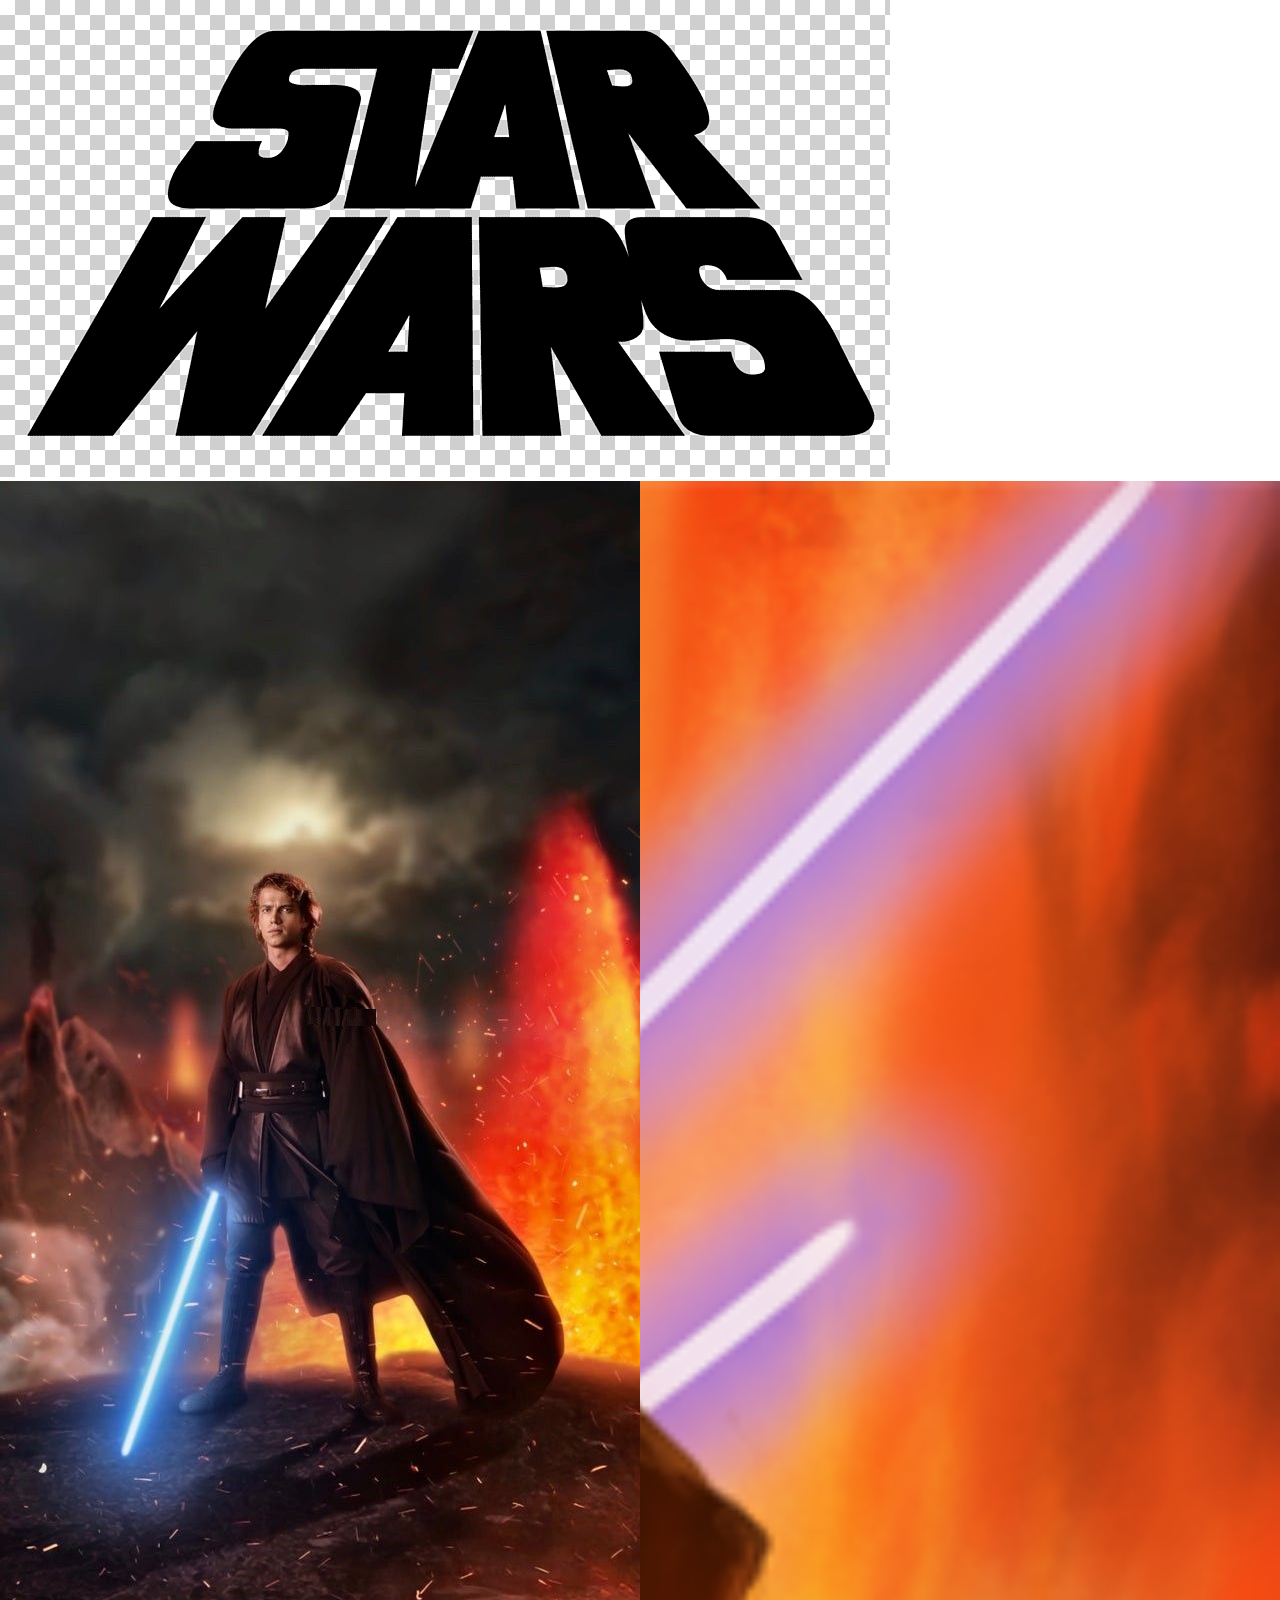
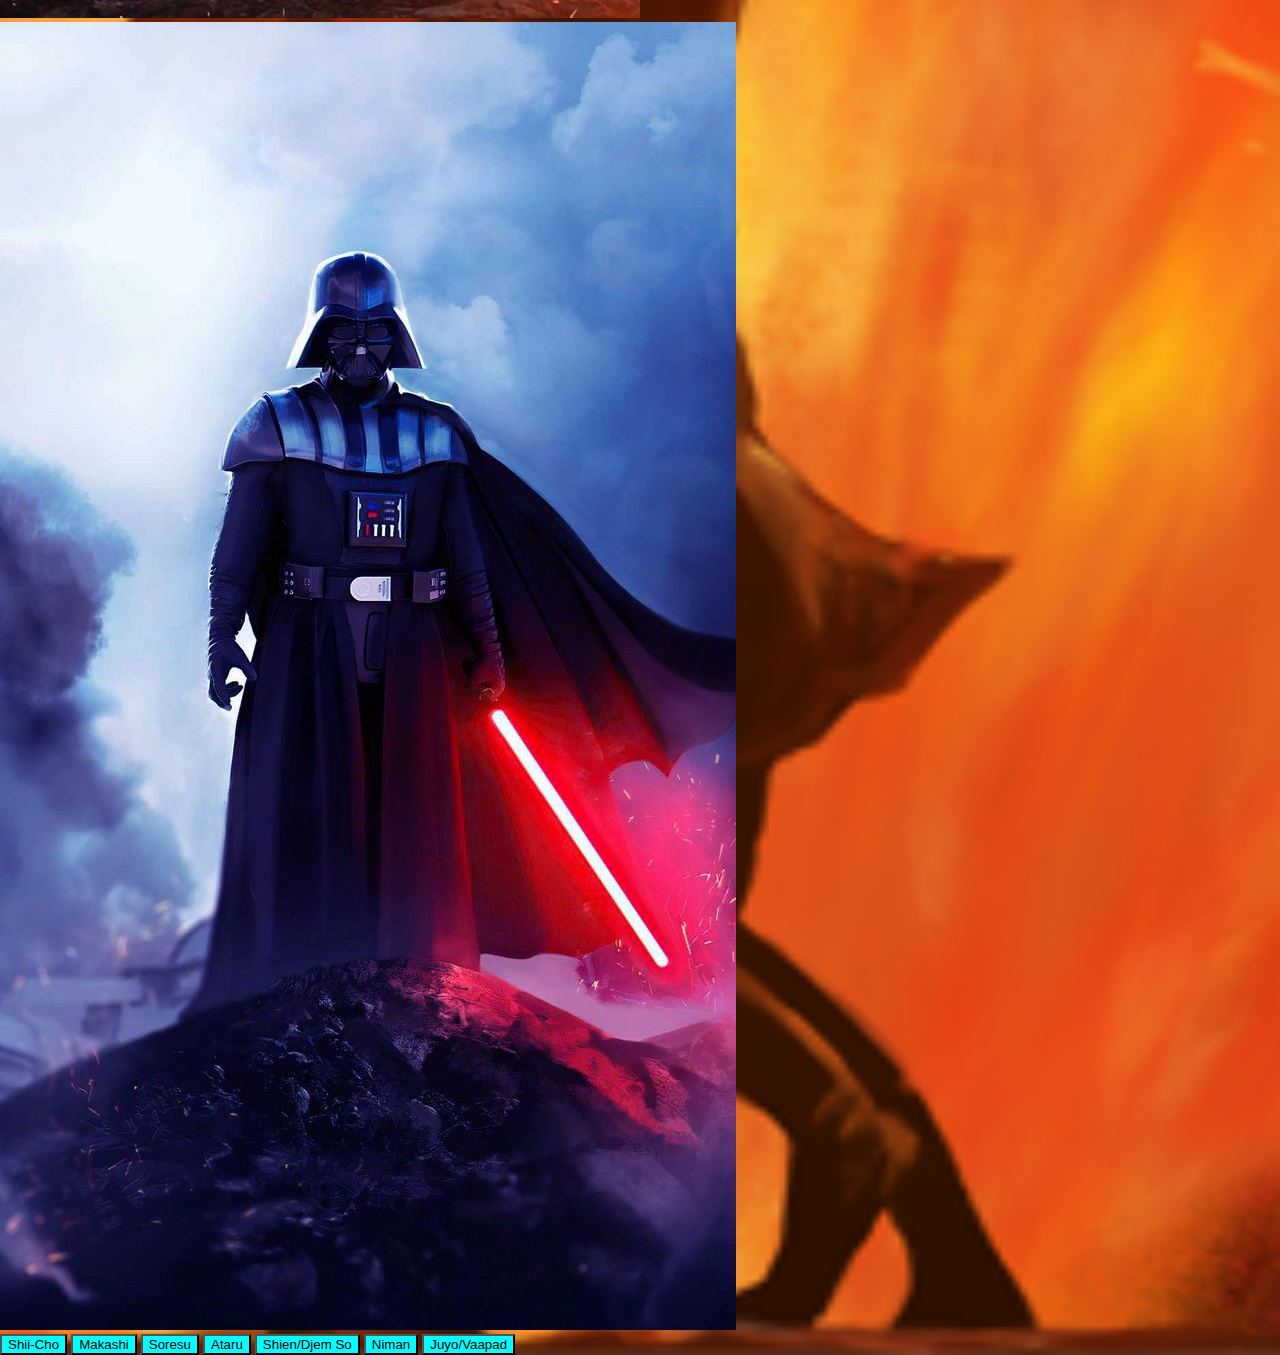
==== javascript/practica1/index.html @ fe1d0993 "Inicio de CSS del miniproyecto." ====
<!DOCTYPE html>
<html lang="es">
<head>
    <meta charset="UTF-8">
    <meta name="viewport" content="width=device-width, initial-scale=1.0">
    <title>Piedra, papel, tijeras... ¿sable de luz?</title>
    <link rel="stylesheet" href="practica1.css">
</head>
<body>

    <div id="pantallaInicial">
        <img src="../img/logosw.png">
        
    </div>
    <div id="pantallaJugador">
        <div id="campoJuego">
            <div id="manoJugador">
                <img src="../img/anakin.jpg">
            </div>
            <div id="manoAdversario">
                <img src="../img/vader.jpg">
            </div>
        </div>
        <div id="jugadas">
            <button id="I">Shii-Cho</button>
            <button id="II">Makashi</button>
            <button id="III">Soresu</button>
            <button id="IV">Ataru</button>
            <button id="V">Shien/Djem So</button>
            <button id="VI">Niman</button>
            <button id="VII">Juyo/Vaapad</button>
        </div>
    </div>
    <audio id="duel-of-fates-audio" src="../audio/dueloffates.mp3"></audio>
    <script src="practica1.js"></script>
</body>
</html>
---- javascript/practica1/practica1.css ----
body {
    margin: 0;
    padding: 0;
}

#pantallasInicio {
    background-image: url('../img/velocidadluz.jpg');
}

#pantallaJugador {
    /* Centramos el contenedor */
    margin: 0 auto;
    background-image: url('../img/mustafarduel.png');
    background-size: cover;  /* Ajusta el tamaño de la imagen para cubrir todo el fondo */
    background-position: center;  /* Centra la imagen en el fondo */
    background-repeat: no-repeat; /* Que la imagen no se repita */
    /* display: none; */
}

#jugadas {
    margin: 0 auto;
    /* border: ; */
}

button {
    background-color: aqua;
    
}

#boton-importante {
    padding: 10px 20px;
    background-color: #f4f135;
    color: white;
    border: none;
    border-radius: 5px;
    cursor: pointer;
}

#boton-importante:hover {
    background-color: #c2c037;
}

#boton-importante:active {
    background-color: #96941a;
}
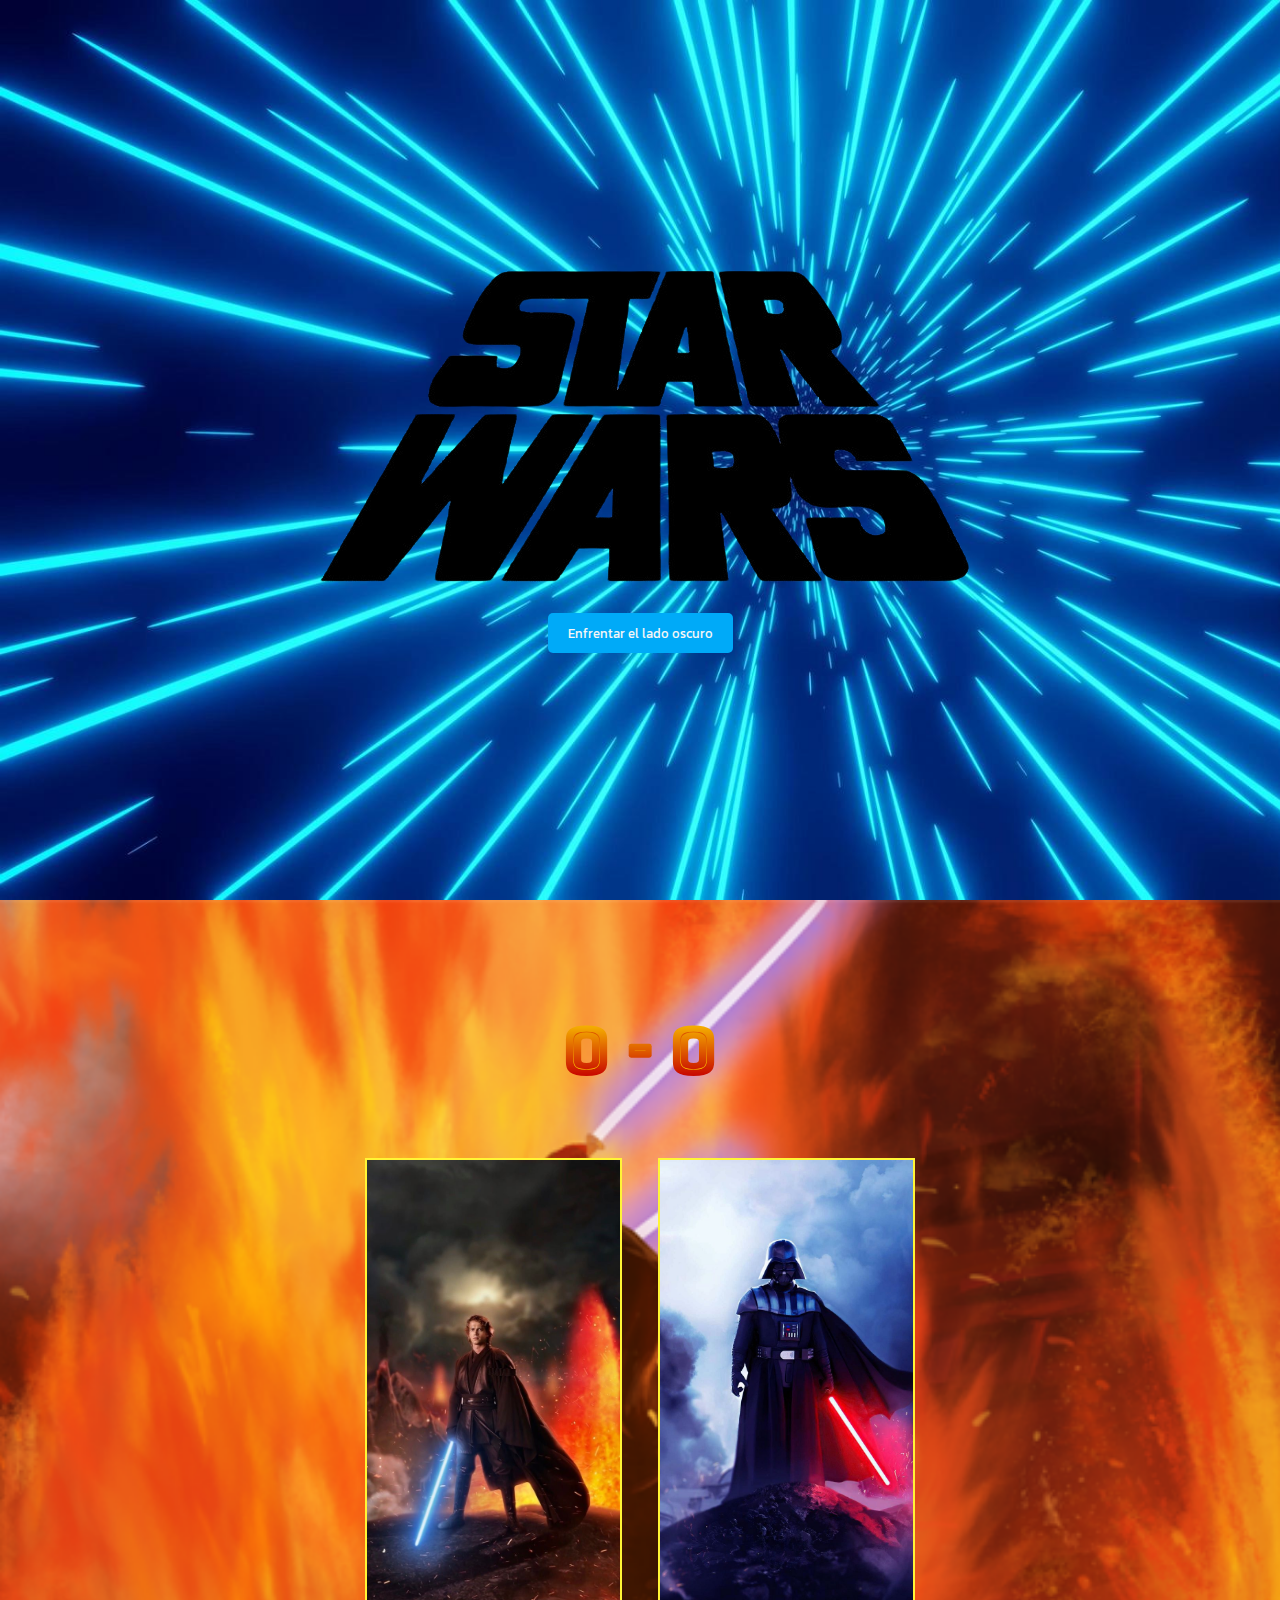
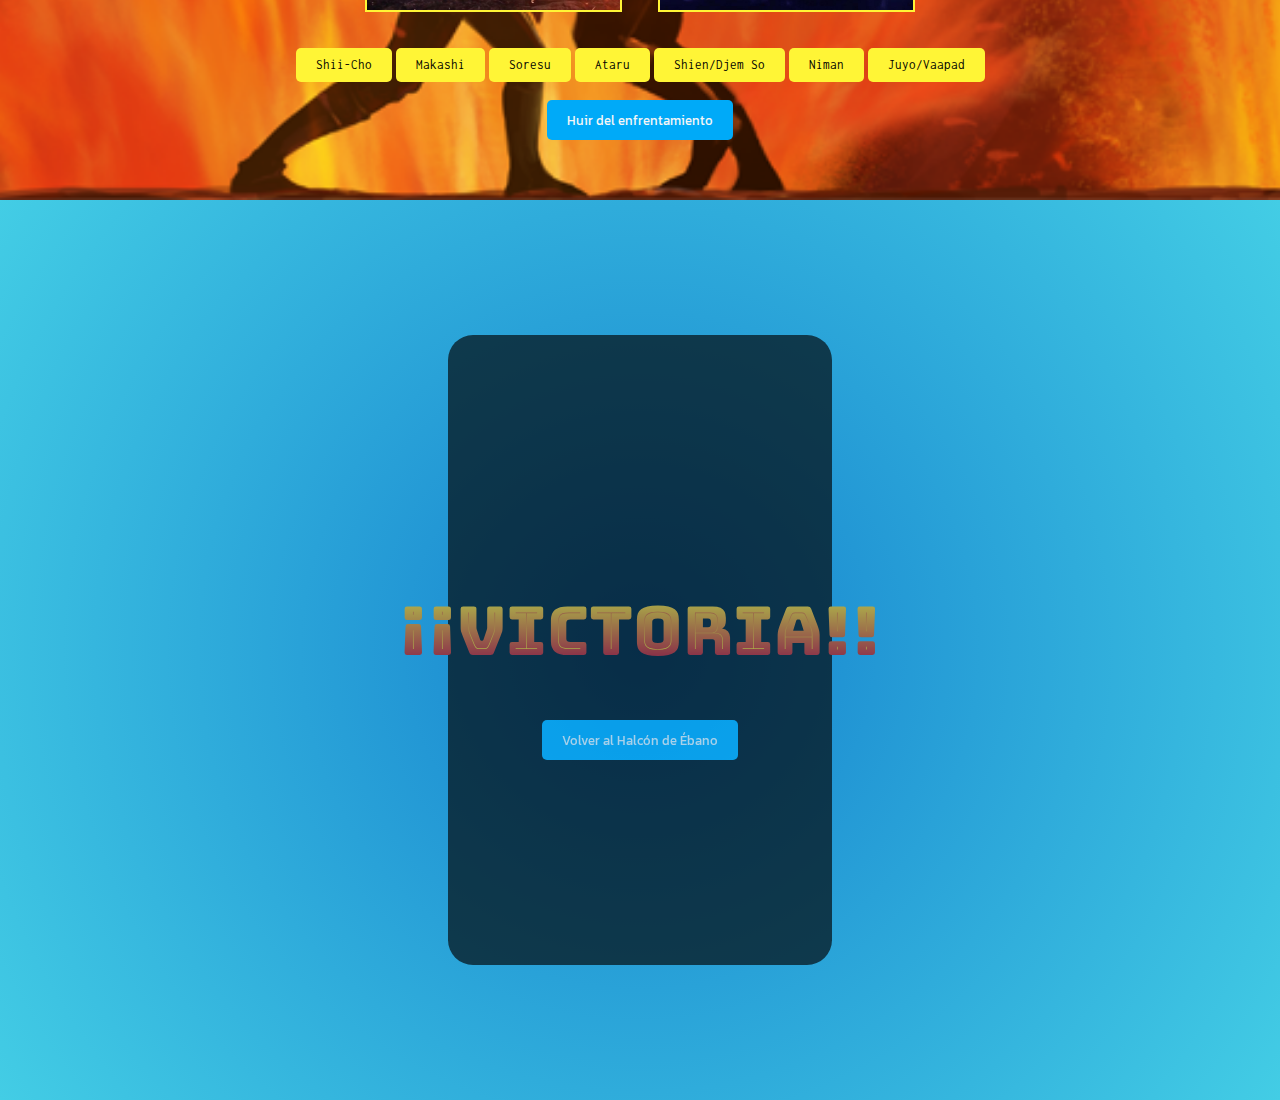
==== commit 1235e2ee: "Diseño del juego de practica" ====
--- a/javascript/practica1/index.html
+++ b/javascript/practica1/index.html
@@ -1,37 +1,44 @@
 <!DOCTYPE html>
 <html lang="es">
-<head>
-    <meta charset="UTF-8">
-    <meta name="viewport" content="width=device-width, initial-scale=1.0">
-    <title>Piedra, papel, tijeras... ¿sable de luz?</title>
-    <link rel="stylesheet" href="practica1.css">
-</head>
-<body>
-
-    <div id="pantallaInicial">
-        <img src="../img/logosw.png">
-        
-    </div>
-    <div id="pantallaJugador">
-        <div id="campoJuego">
-            <div id="manoJugador">
-                <img src="../img/anakin.jpg">
+    <head>
+        <meta charset="UTF-8">
+        <meta name="viewport" content="width=device-width, initial-scale=1.0">
+        <title>Piedra, papel, tijeras... ¿sable de luz?</title>
+        <link rel="stylesheet" href="practica1.css">
+    </head>
+    <body>
+        <div id="pantallaInicial">
+            <img src="../img/logosw.png">
+            <button class="boton-importante">Enfrentar el lado oscuro</button>
+        </div>
+        <div id="pantallaJugador">
+            <h1>0 - 0</h1>
+            <div id="campoJuego">
+                <img src="../img/anakin.jpg" id="manoJugador">
+                <img src="../img/vader.jpg" id="manoAdversario">
             </div>
-            <div id="manoAdversario">
-                <img src="../img/vader.jpg">
+            <div id="jugadas">
+                <div>
+                    <button id="I">Shii-Cho</button>
+                    <button id="II">Makashi</button>
+                    <button id="III">Soresu</button>
+                    <button id="IV">Ataru</button>
+                    <button id="V">Shien/Djem So</button>
+                    <button id="VI">Niman</button>
+                    <button id="VII">Juyo/Vaapad</button>
+                </div>
+            </div>
+            <div>
+                <button class="boton-importante" id="terminar">Huir del enfrentamiento</button>
             </div>
         </div>
-        <div id="jugadas">
-            <button id="I">Shii-Cho</button>
-            <button id="II">Makashi</button>
-            <button id="III">Soresu</button>
-            <button id="IV">Ataru</button>
-            <button id="V">Shien/Djem So</button>
-            <button id="VI">Niman</button>
-            <button id="VII">Juyo/Vaapad</button>
+        <div id="pantallaFinal">
+            <div id="resultado">
+                <h1>¡¡VICTORIA!!</h1>
+                <button class="boton-importante" id="volver-inicio">Volver al Halcón de Ébano</button>
+            </div>
         </div>
-    </div>
-    <audio id="duel-of-fates-audio" src="../audio/dueloffates.mp3"></audio>
-    <script src="practica1.js"></script>
-</body>
+        <audio id="duel-of-fates-audio" src="../audio/dueloffates.mp3"></audio>
+        <script src="practica1.js"></script>
+    </body>
 </html>--- a/javascript/practica1/practica1.css
+++ b/javascript/practica1/practica1.css
@@ -1,45 +1,123 @@
-body {
+/* font-family: 'Kanit', sans-serif; */
+@import url('https://fonts.googleapis.com/css2?family=Kanit:wght@200&display=swap');
+
+/* font-family: 'Inconsolata', monospace; */
+@import url('https://fonts.googleapis.com/css2?family=Inconsolata&display=swap');
+
+/* font-family: 'Bungee Spice', sans-serif; */
+@import url('https://fonts.googleapis.com/css2?family=Bungee+Spice&display=swap');
+
+body, html {
     margin: 0;
     padding: 0;
+    height: 100%;
 }
 
-#pantallasInicio {
+img {
+    user-select: none;
+}
+
+#pantallaInicial {
     background-image: url('../img/velocidadluz.jpg');
+    background-size: cover;
+    align-items: center;
+    justify-content: center;
+    height: 100%;
+    width: 100%;
+    display: flex;
+    flex-direction: column;
 }
 
 #pantallaJugador {
-    /* Centramos el contenedor */
-    margin: 0 auto;
     background-image: url('../img/mustafarduel.png');
-    background-size: cover;  /* Ajusta el tamaño de la imagen para cubrir todo el fondo */
-    background-position: center;  /* Centra la imagen en el fondo */
-    background-repeat: no-repeat; /* Que la imagen no se repita */
-    /* display: none; */
+    background-size: cover;
+    background-position: center;
+    height: 100%;
+    width: 100%;
+    justify-content: center;
+    display: flex;
+    flex-direction: column;
+    align-items: center;
+}
+
+#pantallaFinal {
+    background: radial-gradient(circle, rgb(21, 129, 206), #43cde5);
+    background-size: cover;
+    background-position: center;
+    height: 100%;
+    width: 100%;
+    display: flex;
+    justify-content: center;
+    align-items: center;
+}
+
+h1 {
+    font-family: 'Bungee Spice', sans-serif;
+    font-size: 7.5vh;
+}
+
+#pantallaJugador img {
+    height: 450px;
+    margin: 2vh;
+    border: 2px solid #fff536;
+}
+
+#campoJuego {
+    display: flex;
+    flex-direction: row;
+    align-items: center;
+    justify-content: center;
 }
 
 #jugadas {
-    margin: 0 auto;
-    /* border: ; */
+    margin: 2vh;
 }
 
+/* BOTONES */
 button {
-    background-color: aqua;
-    
-}
-
-#boton-importante {
+    font-family: 'Inconsolata', monospace;
     padding: 10px 20px;
-    background-color: #f4f135;
-    color: white;
+    background-color: #fff536;
+    color: rgb(0, 0, 0);
     border: none;
     border-radius: 5px;
     cursor: pointer;
 }
 
-#boton-importante:hover {
-    background-color: #c2c037;
+button:hover {
+    background-color: #67ff49;
 }
 
-#boton-importante:active {
-    background-color: #96941a;
+button:active {
+    background-color: #4cb338;
 }
+
+.boton-importante {
+    font-family: 'Kanit', sans-serif;
+    padding: 10px 20px;
+    background-color: #00aaf8;
+    color: rgb(246, 246, 246);
+    border: none;
+    border-radius: 5px;
+    cursor: pointer;
+}
+
+.boton-importante:hover {
+    background-color: #c021ff;
+}
+
+.boton-importante:active {
+    background-color: #7f18a7;
+}
+
+#resultado {
+    background-color: #000000;
+    height: 70%;
+    width: 30%;
+    border-radius: 25px;
+    filter: opacity(65%);
+    display: flex;
+    flex-direction: column;
+    justify-content: center;
+    align-items: center;
+}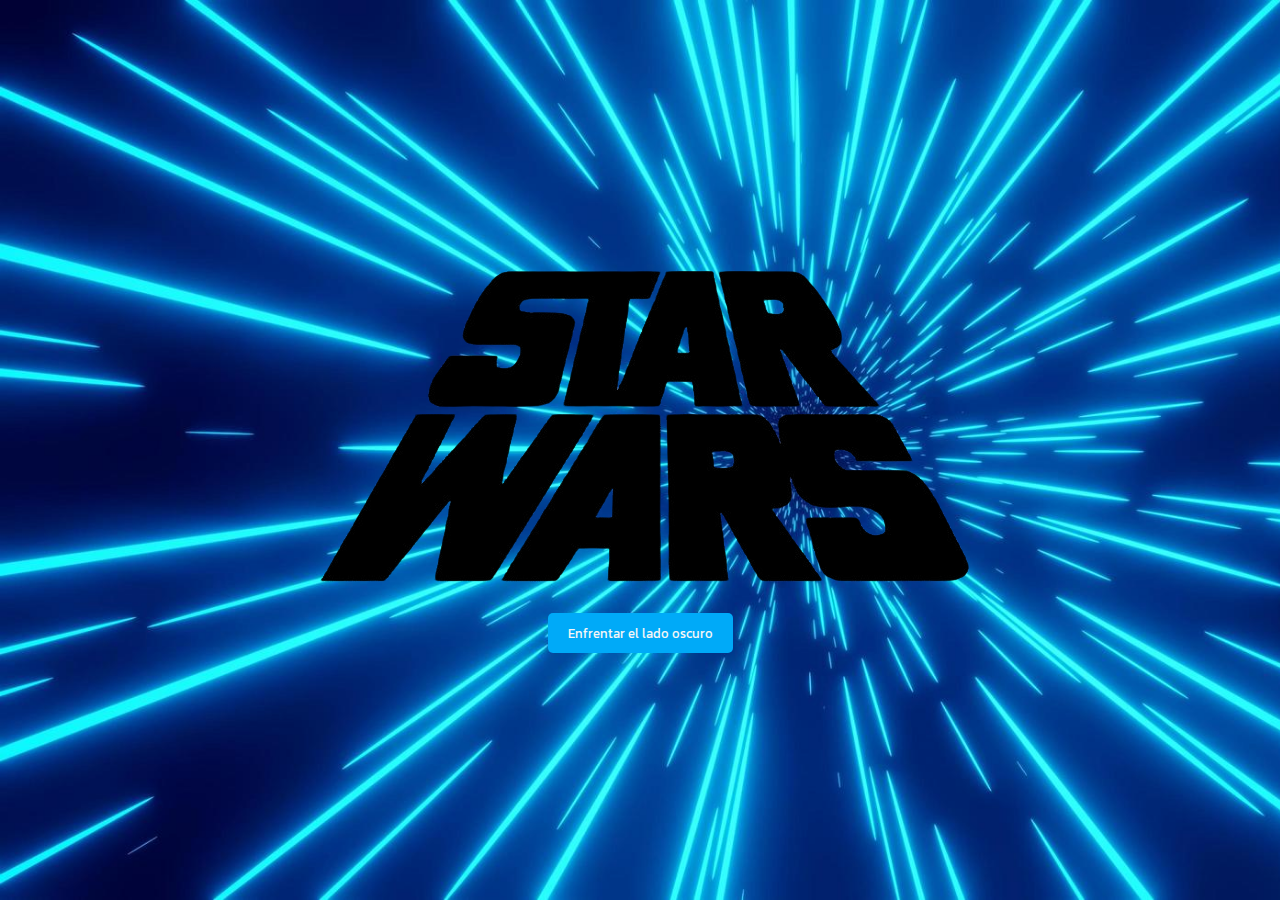
==== commit 08e4dd54: "Duels of Fates - Cambio de vistas e inicio y fin de la música al cambiar de vista." ====
--- a/javascript/practica1/index.html
+++ b/javascript/practica1/index.html
@@ -9,7 +9,7 @@
     <body>
         <div id="pantallaInicial">
             <img src="../img/logosw.png">
-            <button class="boton-importante">Enfrentar el lado oscuro</button>
+            <button class="boton-importante" id="botonIniciar">Enfrentar el lado oscuro</button>
         </div>
         <div id="pantallaJugador">
             <h1>0 - 0</h1>
@@ -18,24 +18,22 @@
                 <img src="../img/vader.jpg" id="manoAdversario">
             </div>
             <div id="jugadas">
-                <div>
-                    <button id="I">Shii-Cho</button>
-                    <button id="II">Makashi</button>
-                    <button id="III">Soresu</button>
-                    <button id="IV">Ataru</button>
-                    <button id="V">Shien/Djem So</button>
-                    <button id="VI">Niman</button>
-                    <button id="VII">Juyo/Vaapad</button>
-                </div>
+                <button id="forma1">Shii-Cho</button>
+                <button id="forma2">Makashi</button>
+                <button id="forma3">Soresu</button>
+                <button id="forma4">Ataru</button>
+                <button id="forma5">Shien/Djem So</button>
+                <button id="forma6">Niman</button>
+                <button id="forma7">Juyo/Vaapad</button>
             </div>
             <div>
-                <button class="boton-importante" id="terminar">Huir del enfrentamiento</button>
+                <button class="boton-importante" id="botonTerminar">Huir del enfrentamiento</button>
             </div>
         </div>
         <div id="pantallaFinal">
             <div id="resultado">
                 <h1>¡¡VICTORIA!!</h1>
-                <button class="boton-importante" id="volver-inicio">Volver al Halcón de Ébano</button>
+                <button class="boton-importante" id="botonVolver">Volver al Halcón de Ébano</button>
             </div>
         </div>
         <audio id="duel-of-fates-audio" src="../audio/dueloffates.mp3"></audio>
--- a/javascript/practica1/practica1.css
+++ b/javascript/practica1/practica1.css
@@ -20,12 +20,12 @@
 #pantallaInicial {
     background-image: url('../img/velocidadluz.jpg');
     background-size: cover;
-    align-items: center;
-    justify-content: center;
     height: 100%;
     width: 100%;
     display: flex;
     flex-direction: column;
+    align-items: center;
+    justify-content: center;
 }
 
 #pantallaJugador {
@@ -34,9 +34,9 @@
     background-position: center;
     height: 100%;
     width: 100%;
+    display: none;
+    flex-direction: column;
     justify-content: center;
-    display: flex;
-    flex-direction: column;
     align-items: center;
 }
 
@@ -46,7 +46,7 @@
     background-position: center;
     height: 100%;
     width: 100%;
-    display: flex;
+    display: none;
     justify-content: center;
     align-items: center;
 }
